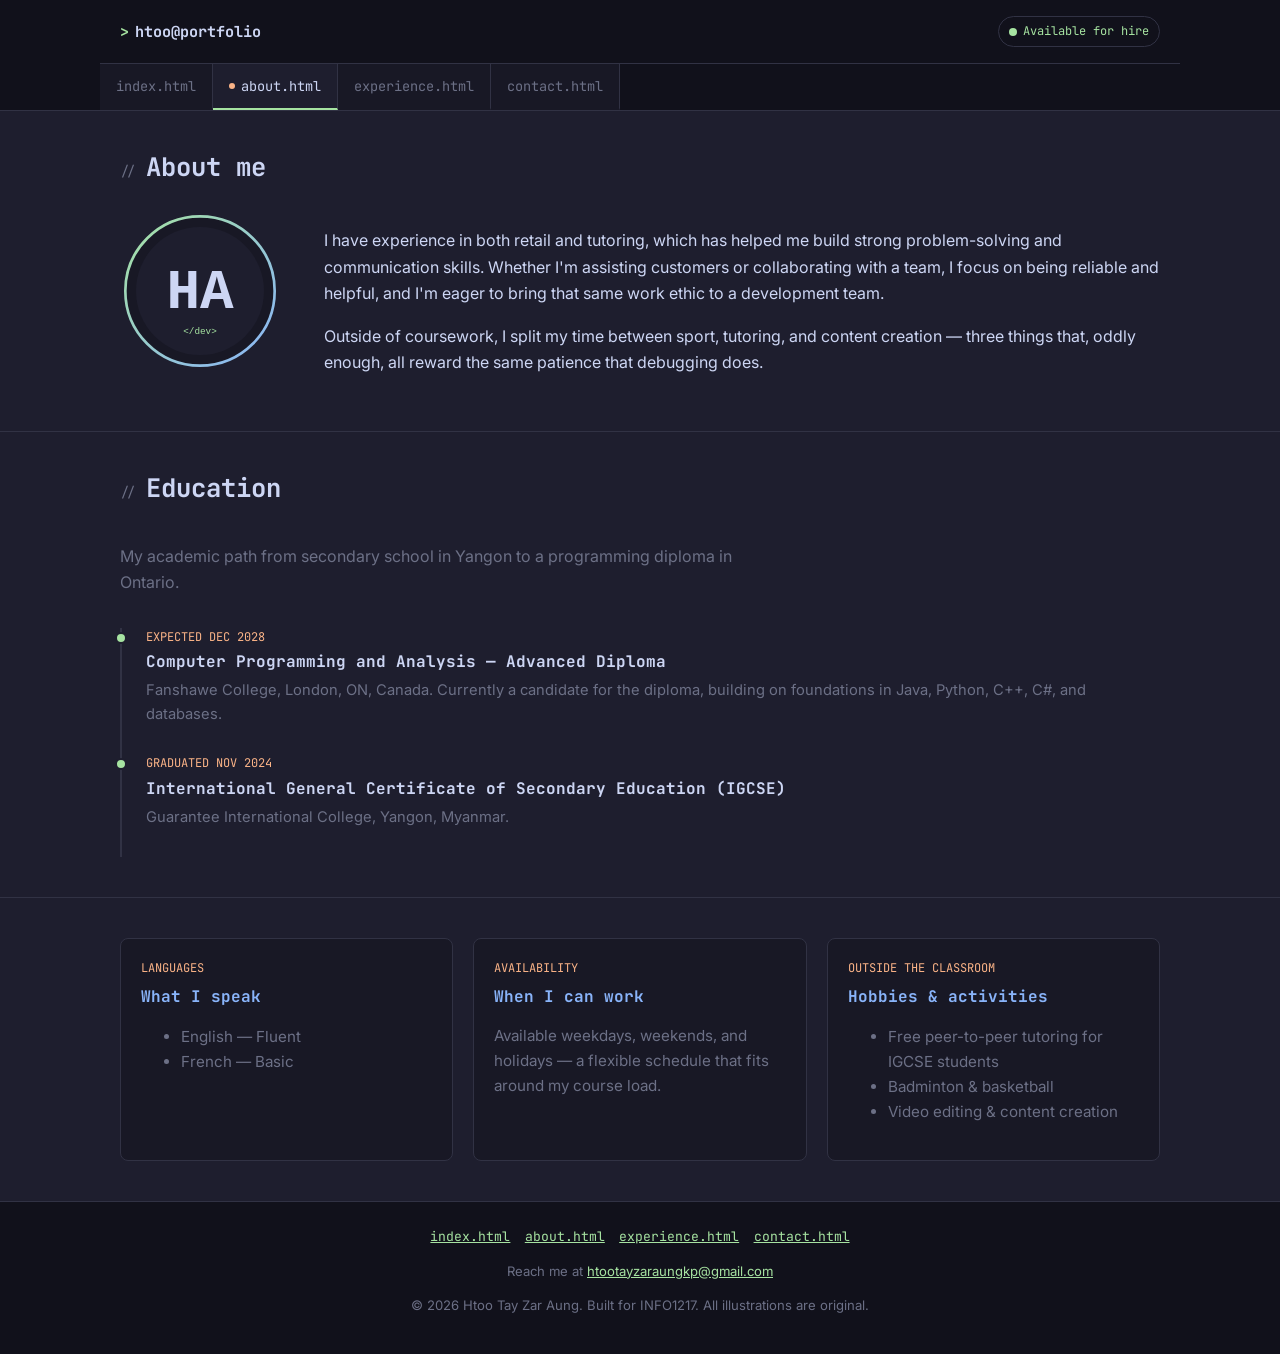
==== about.html @ 4e3d9cc4 "Add Website Files" ====
<!DOCTYPE html>
<html lang="en">
<head>
  <meta charset="UTF-8">
  <meta name="viewport" content="width=device-width, initial-scale=1.0">
  <title>About | Htoo Tay Zar Aung</title>
  <meta name="description" content="About Htoo Tay Zar Aung — education, languages, and hobbies.">
  <link rel="stylesheet" href="css/styles.css">
  <link rel="preconnect" href="https://fonts.googleapis.com">
  <link href="https://fonts.googleapis.com/css2?family=JetBrains+Mono:wght@400;700&family=Inter:wght@400;500;600&display=swap" rel="stylesheet">
</head>
<body>
  <a class="skip-link" href="#main">Skip to main content</a>

  <header class="site-header">
    <div class="container brand-row">
      <a class="logo" href="index.html">
        <span class="prompt">&gt;</span><span class="name">htoo@portfolio</span>
      </a>
      <span class="availability-pill"><span class="dot"></span>Available for hire</span>
    </div>
    <nav class="main-nav" aria-label="Primary">
      <div class="container" style="padding-inline:0;">
        <ul>
          <li><a href="index.html">index.html</a></li>
          <li><a href="about.html" aria-current="page"><span class="tab-dot" aria-hidden="true"></span>about.html</a></li>
          <li><a href="experience.html">experience.html</a></li>
          <li><a href="contact.html">contact.html</a></li>
        </ul>
      </div>
    </nav>
  </header>

  <main id="main">
    <section class="section" style="border-top:none;">
      <div class="container">
        <div class="section-heading">
          <span class="comment">//</span>
          <h2>About me</h2>
        </div>

        <div class="profile-row">
          <div class="avatar-wrap">
            <img src="images/avatar.svg" alt="Monogram avatar with the initials H and A" width="160" height="160">
          </div>
          <div>
            <p>I have experience in both retail and tutoring, which has helped me build strong problem-solving and communication skills. Whether I'm assisting customers or collaborating with a team, I focus on being reliable and helpful, and I'm eager to bring that same work ethic to a development team.</p>
            <p>Outside of coursework, I split my time between sport, tutoring, and content creation — three things that, oddly enough, all reward the same patience that debugging does.</p>
          </div>
        </div>
      </div>
    </section>

    <section class="section">
      <div class="container">
        <div class="section-heading">
          <span class="comment">//</span>
          <h2>Education</h2>
        </div>
        <p class="lede">My academic path from secondary school in Yangon to a programming diploma in Ontario.</p>

        <ol class="timeline">
          <li>
            <span class="year">EXPECTED DEC 2028</span>
            <h3>Computer Programming and Analysis — Advanced Diploma</h3>
            <p>Fanshawe College, London, ON, Canada. Currently a candidate for the diploma, building on foundations in Java, Python, C++, C#, and databases.</p>
          </li>
          <li>
            <span class="year">GRADUATED NOV 2024</span>
            <h3>International General Certificate of Secondary Education (IGCSE)</h3>
            <p>Guarantee International College, Yangon, Myanmar.</p>
          </li>
        </ol>
      </div>
    </section>

    <section class="section">
      <div class="container">
        <div class="card-grid">
          <article class="card">
            <span class="meta">LANGUAGES</span>
            <h3>What I speak</h3>
            <ul>
              <li>English — Fluent</li>
              <li>French — Basic</li>
            </ul>
          </article>

          <article class="card">
            <span class="meta">AVAILABILITY</span>
            <h3>When I can work</h3>
            <p>Available weekdays, weekends, and holidays — a flexible schedule that fits around my course load.</p>
          </article>

          <article class="card">
            <span class="meta">OUTSIDE THE CLASSROOM</span>
            <h3>Hobbies &amp; activities</h3>
            <ul>
              <li>Free peer-to-peer tutoring for IGCSE students</li>
              <li>Badminton &amp; basketball</li>
              <li>Video editing &amp; content creation</li>
            </ul>
          </article>
        </div>
      </div>
    </section>
  </main>

  <footer class="site-footer">
    <div class="container">
      <ul class="footer-nav">
        <li><a href="index.html">index.html</a></li>
        <li><a href="about.html">about.html</a></li>
        <li><a href="experience.html">experience.html</a></li>
        <li><a href="contact.html">contact.html</a></li>
      </ul>
      <p>Reach me at <a href="mailto:htootayzaraungkp@gmail.com">htootayzaraungkp@gmail.com</a></p>
      <p>&copy; 2026 Htoo Tay Zar Aung. Built for INFO1217. All illustrations are original.</p>
    </div>
  </footer>
</body>
</html>
---- css/styles.css ----
/* ==========================================================================
   Htoo Tay Zar Aung — Portfolio
   Single external stylesheet. Mobile-first: base rules target small
   screens, then min-width media queries layer on tablet (425px) and
   desktop (768px) adjustments.
   ========================================================================== */

/* -------------------- Design tokens -------------------- */
:root {
  --bg: #1e1e2e;
  --bg-alt: #181825;
  --bg-panel: #11111b;
  --border: #313244;
  --text: #cdd6f4;
  --text-muted: #6c7086;

  --green: #a6e3a1;
  --blue: #89b4fa;
  --peach: #fab387;
  --pink: #f38ba8;

  --font-mono: "JetBrains Mono", "Courier New", monospace;
  --font-body: "Inter", "Segoe UI", sans-serif;

  --radius: 8px;
  --max-width: 1080px;
}

/* -------------------- Reset & base -------------------- */
*,
*::before,
*::after {
  box-sizing: border-box;
}

body {
  margin: 0;
  background-color: var(--bg);
  color: var(--text);
  font-family: var(--font-body);
  font-size: 1rem;
  line-height: 1.65;
}

img {
  max-width: 100%;
  height: auto;
  display: block;
}

h1, h2, h3 {
  font-family: var(--font-mono);
  line-height: 1.3;
  margin-top: 0;
  font-weight: 700;
}

a {
  color: var(--blue);
}

a:hover,
a:focus {
  color: var(--green);
}

a:focus-visible,
button:focus-visible,
input:focus-visible,
textarea:focus-visible,
select:focus-visible {
  outline: 3px solid var(--peach);
  outline-offset: 2px;
}

.container {
  width: 100%;
  max-width: var(--max-width);
  margin-inline: auto;
  padding-inline: 1.25rem;
}

/* -------------------- Skip link -------------------- */
.skip-link {
  position: absolute;
  left: -999px;
  top: 0;
  background: var(--green);
  color: var(--bg-panel);
  padding: 0.75rem 1rem;
  z-index: 100;
  font-weight: 700;
  font-family: var(--font-mono);
  border-radius: 0 0 6px 0;
}

.skip-link:focus {
  left: 0;
}

/* -------------------- Header: editor tab nav -------------------- */
.site-header {
  background-color: var(--bg-panel);
  border-bottom: 1px solid var(--border);
}

.brand-row {
  display: flex;
  align-items: center;
  justify-content: space-between;
  padding-block: 0.85rem;
  flex-wrap: wrap;
  gap: 0.75rem;
}

.logo {
  display: flex;
  align-items: baseline;
  gap: 0.4rem;
  text-decoration: none;
  font-family: var(--font-mono);
  font-weight: 700;
  font-size: 0.95rem;
}

.logo .prompt {
  color: var(--green);
}

.logo .name {
  color: var(--text);
}

.availability-pill {
  display: inline-flex;
  align-items: center;
  gap: 0.4rem;
  font-family: var(--font-mono);
  font-size: 0.75rem;
  color: var(--green);
  border: 1px solid var(--border);
  padding: 0.3rem 0.6rem;
  border-radius: 999px;
}

.availability-pill .dot {
  width: 8px;
  height: 8px;
  border-radius: 50%;
  background-color: var(--green);
  flex-shrink: 0;
}

.main-nav ul {
  list-style: none;
  display: flex;
  flex-wrap: wrap;
  gap: 0;
  margin: 0;
  padding: 0;
  border-top: 1px solid var(--border);
}

.main-nav a {
  display: inline-flex;
  align-items: center;
  gap: 0.4rem;
  padding: 0.65rem 1rem;
  text-decoration: none;
  color: var(--text-muted);
  font-family: var(--font-mono);
  font-size: 0.85rem;
  border-right: 1px solid var(--border);
  border-bottom: 2px solid transparent;
  background-color: var(--bg-alt);
}

.main-nav a:hover,
.main-nav a:focus {
  color: var(--text);
}

.main-nav a[aria-current="page"] {
  color: var(--text);
  background-color: var(--bg);
  border-bottom-color: var(--green);
}

.main-nav a .tab-dot {
  width: 6px;
  height: 6px;
  border-radius: 50%;
  background-color: var(--peach);
}

/* -------------------- Hero -------------------- */
.hero {
  padding-block: 2.5rem;
}

.hero .container {
  display: grid;
  gap: 2rem;
  align-items: center;
}

.terminal-line {
  font-family: var(--font-mono);
  font-size: 0.85rem;
  color: var(--text-muted);
  margin: 0 0 0.4rem;
}

.terminal-line .prompt {
  color: var(--green);
  margin-right: 0.5rem;
}

.terminal-line .output {
  color: var(--text);
}

.hero-copy h1 {
  font-size: 1.7rem;
  margin: 0.75rem 0;
  color: var(--text);
}

.hero-copy h1 .accent {
  color: var(--green);
}

.hero-copy p {
  color: var(--text-muted);
  max-width: 55ch;
}

.button-row {
  display: flex;
  flex-wrap: wrap;
  gap: 0.75rem;
  margin-top: 1.25rem;
}

.button {
  display: inline-flex;
  align-items: center;
  gap: 0.4rem;
  padding: 0.7rem 1.3rem;
  background-color: var(--green);
  color: var(--bg-panel);
  font-weight: 700;
  font-family: var(--font-mono);
  font-size: 0.85rem;
  text-decoration: none;
  border-radius: var(--radius);
  border: 1px solid var(--green);
}

.button:hover,
.button:focus {
  background-color: transparent;
  color: var(--green);
}

.button.secondary {
  background-color: transparent;
  color: var(--blue);
  border-color: var(--blue);
}

.button.secondary:hover,
.button.secondary:focus {
  background-color: var(--blue);
  color: var(--bg-panel);
}

/* -------------------- Sections -------------------- */
.section {
  padding-block: 2.5rem;
  border-top: 1px solid var(--border);
}

.section-heading {
  display: flex;
  align-items: baseline;
  gap: 0.6rem;
  margin-bottom: 0.4rem;
}

.section-heading .comment {
  font-family: var(--font-mono);
  color: var(--text-muted);
  font-size: 0.85rem;
}

.section h2 {
  font-size: 1.3rem;
  color: var(--text);
}

.section .lede {
  color: var(--text-muted);
  max-width: 65ch;
  margin-bottom: 2rem;
}

/* -------------------- Cards / panels -------------------- */
.card-grid {
  display: grid;
  gap: 1.25rem;
  grid-template-columns: 1fr;
}

.card {
  background-color: var(--bg-alt);
  border: 1px solid var(--border);
  border-radius: var(--radius);
  padding: 1.25rem;
}

.card h3 {
  font-size: 1rem;
  color: var(--blue);
  margin-bottom: 0.5rem;
}

.card p,
.card li {
  color: var(--text-muted);
  font-size: 0.95rem;
}

.card .meta {
  font-family: var(--font-mono);
  font-size: 0.75rem;
  color: var(--peach);
  display: block;
  margin-bottom: 0.5rem;
}

/* -------------------- Badges (skills) -------------------- */
.badge-row {
  display: flex;
  flex-wrap: wrap;
  gap: 0.5rem;
  margin-top: 0.75rem;
}

.badge {
  font-family: var(--font-mono);
  font-size: 0.78rem;
  padding: 0.3rem 0.65rem;
  border-radius: 6px;
  background-color: var(--bg-panel);
  border: 1px solid var(--border);
  color: var(--green);
}

/* -------------------- About page: profile row -------------------- */
.profile-row {
  display: grid;
  gap: 1.5rem;
  align-items: start;
}

.avatar-wrap img {
  width: 160px;
  margin-inline: auto;
}

.list-clean {
  list-style: none;
  padding: 0;
  margin: 0;
}

.list-clean li {
  padding: 0.4rem 0;
  border-bottom: 1px dashed var(--border);
  color: var(--text-muted);
}

.list-clean li:last-child {
  border-bottom: none;
}

.list-clean strong {
  color: var(--text);
}

/* -------------------- Timeline (Education) -------------------- */
.timeline {
  list-style: none;
  margin: 0;
  padding: 0;
  border-left: 2px solid var(--border);
}

.timeline li {
  position: relative;
  padding: 0 0 1.75rem 1.5rem;
}

.timeline li::before {
  content: "";
  position: absolute;
  left: -7px;
  top: 4px;
  width: 12px;
  height: 12px;
  background-color: var(--green);
  border-radius: 50%;
  border: 2px solid var(--bg);
}

.timeline .year {
  font-family: var(--font-mono);
  font-size: 0.75rem;
  color: var(--peach);
  display: block;
  margin-bottom: 0.3rem;
}

.timeline h3 {
  font-size: 1rem;
  margin-bottom: 0.3rem;
  color: var(--text);
}

.timeline p {
  color: var(--text-muted);
  margin: 0;
  font-size: 0.92rem;
}

/* -------------------- Skill meter list (Experience page) -------------------- */
.skill-list {
  list-style: none;
  padding: 0;
  margin: 0;
  display: grid;
  gap: 0.9rem;
}

.skill-list li {
  display: grid;
  gap: 0.35rem;
}

.skill-name {
  display: flex;
  justify-content: space-between;
  font-family: var(--font-mono);
  font-size: 0.85rem;
  color: var(--text);
}

.skill-track {
  height: 8px;
  background-color: var(--bg-panel);
  border-radius: 999px;
  overflow: hidden;
  border: 1px solid var(--border);
}

.skill-fill {
  height: 100%;
  background-color: var(--green);
  border-radius: 999px;
}

/* -------------------- Contact -------------------- */
.contact-grid {
  display: grid;
  gap: 1.5rem;
}

.contact-list {
  list-style: none;
  padding: 0;
  margin: 1rem 0 0;
}

.contact-list li {
  margin-bottom: 1rem;
  display: flex;
  align-items: flex-start;
  gap: 0.6rem;
}

.contact-list .label {
  font-family: var(--font-mono);
  font-size: 0.78rem;
  color: var(--text-muted);
  display: block;
}

.contact-list a {
  word-break: break-word;
}

form {
  display: grid;
  gap: 1rem;
}

label {
  font-family: var(--font-mono);
  font-size: 0.85rem;
  display: block;
  margin-bottom: 0.35rem;
  color: var(--text);
}

input,
textarea,
select {
  width: 100%;
  padding: 0.65rem 0.75rem;
  background-color: var(--bg-panel);
  border: 1px solid var(--border);
  border-radius: 6px;
  color: var(--text);
  font-family: var(--font-body);
  font-size: 1rem;
}

input:focus,
textarea:focus,
select:focus {
  border-color: var(--blue);
}

.required {
  color: var(--pink);
}

.form-note {
  font-size: 0.82rem;
  color: var(--text-muted);
}

/* -------------------- Footer -------------------- */
.site-footer {
  background-color: var(--bg-panel);
  border-top: 1px solid var(--border);
  padding-block: 1.5rem;
  text-align: center;
  color: var(--text-muted);
  font-size: 0.82rem;
}

.site-footer a {
  color: var(--green);
}

.footer-nav {
  list-style: none;
  display: flex;
  justify-content: center;
  flex-wrap: wrap;
  gap: 0.9rem;
  padding: 0;
  margin: 0 0 0.75rem;
  font-family: var(--font-mono);
}

/* -------------------- Reduced motion -------------------- */
@media (prefers-reduced-motion: reduce) {
  * {
    animation-duration: 0.001ms !important;
    animation-iteration-count: 1 !important;
    transition-duration: 0.001ms !important;
  }
}

/* ==========================================================================
   TABLET — small screens and up (starts at 425px)
   ========================================================================== */
@media screen and (min-width: 425px) {
  .card-grid {
    grid-template-columns: repeat(2, 1fr);
  }

  .hero-copy h1 {
    font-size: 2rem;
  }

  .profile-row {
    grid-template-columns: 180px 1fr;
  }

  .avatar-wrap img {
    margin-inline: 0;
  }
}

/* ==========================================================================
   DESKTOP — larger screens (starts at 768px)
   ========================================================================== */
@media screen and (min-width: 768px) {
  .brand-row {
    padding-block: 1rem;
  }

  .hero .container {
    grid-template-columns: 1.1fr 0.9fr;
  }

  .hero-copy h1 {
    font-size: 2.4rem;
  }

  .card-grid {
    grid-template-columns: repeat(3, 1fr);
  }

  .contact-grid {
    grid-template-columns: 1fr 1fr;
    align-items: start;
  }

  .section h2 {
    font-size: 1.6rem;
  }
}
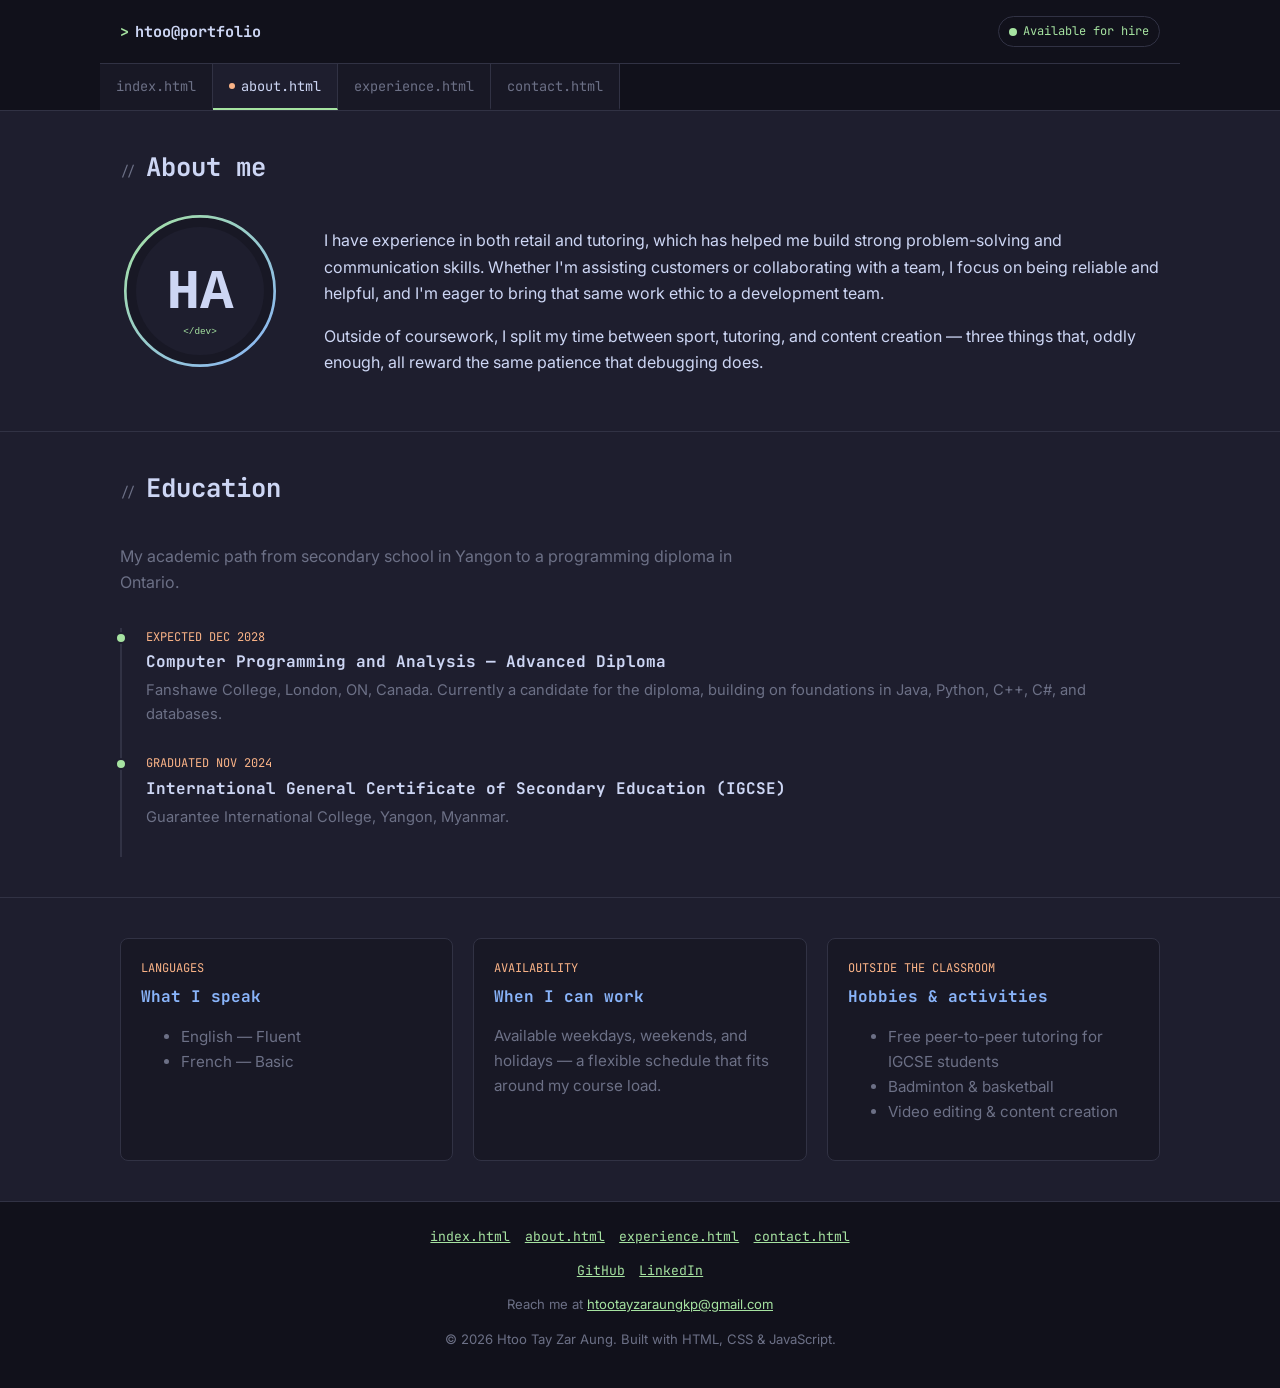
==== commit 74e4f1d9: "Add Website Files" ====
--- a/about.html
+++ b/about.html
@@ -114,8 +114,12 @@
         <li><a href="experience.html">experience.html</a></li>
         <li><a href="contact.html">contact.html</a></li>
       </ul>
+      <ul class="footer-nav">
+        <li><a href="https://github.com/Jamedod" target="_blank" rel="noopener noreferrer">GitHub</a></li>
+        <li><a href="https://www.linkedin.com/in/jame-dod-7391b43a3/" target="_blank" rel="noopener noreferrer">LinkedIn</a></li>
+      </ul>
       <p>Reach me at <a href="mailto:htootayzaraungkp@gmail.com">htootayzaraungkp@gmail.com</a></p>
-      <p>&copy; 2026 Htoo Tay Zar Aung. Built for INFO1217. All illustrations are original.</p>
+      <p>&copy; 2026 Htoo Tay Zar Aung. Built with HTML, CSS &amp; JavaScript.</p>
     </div>
   </footer>
 </body>
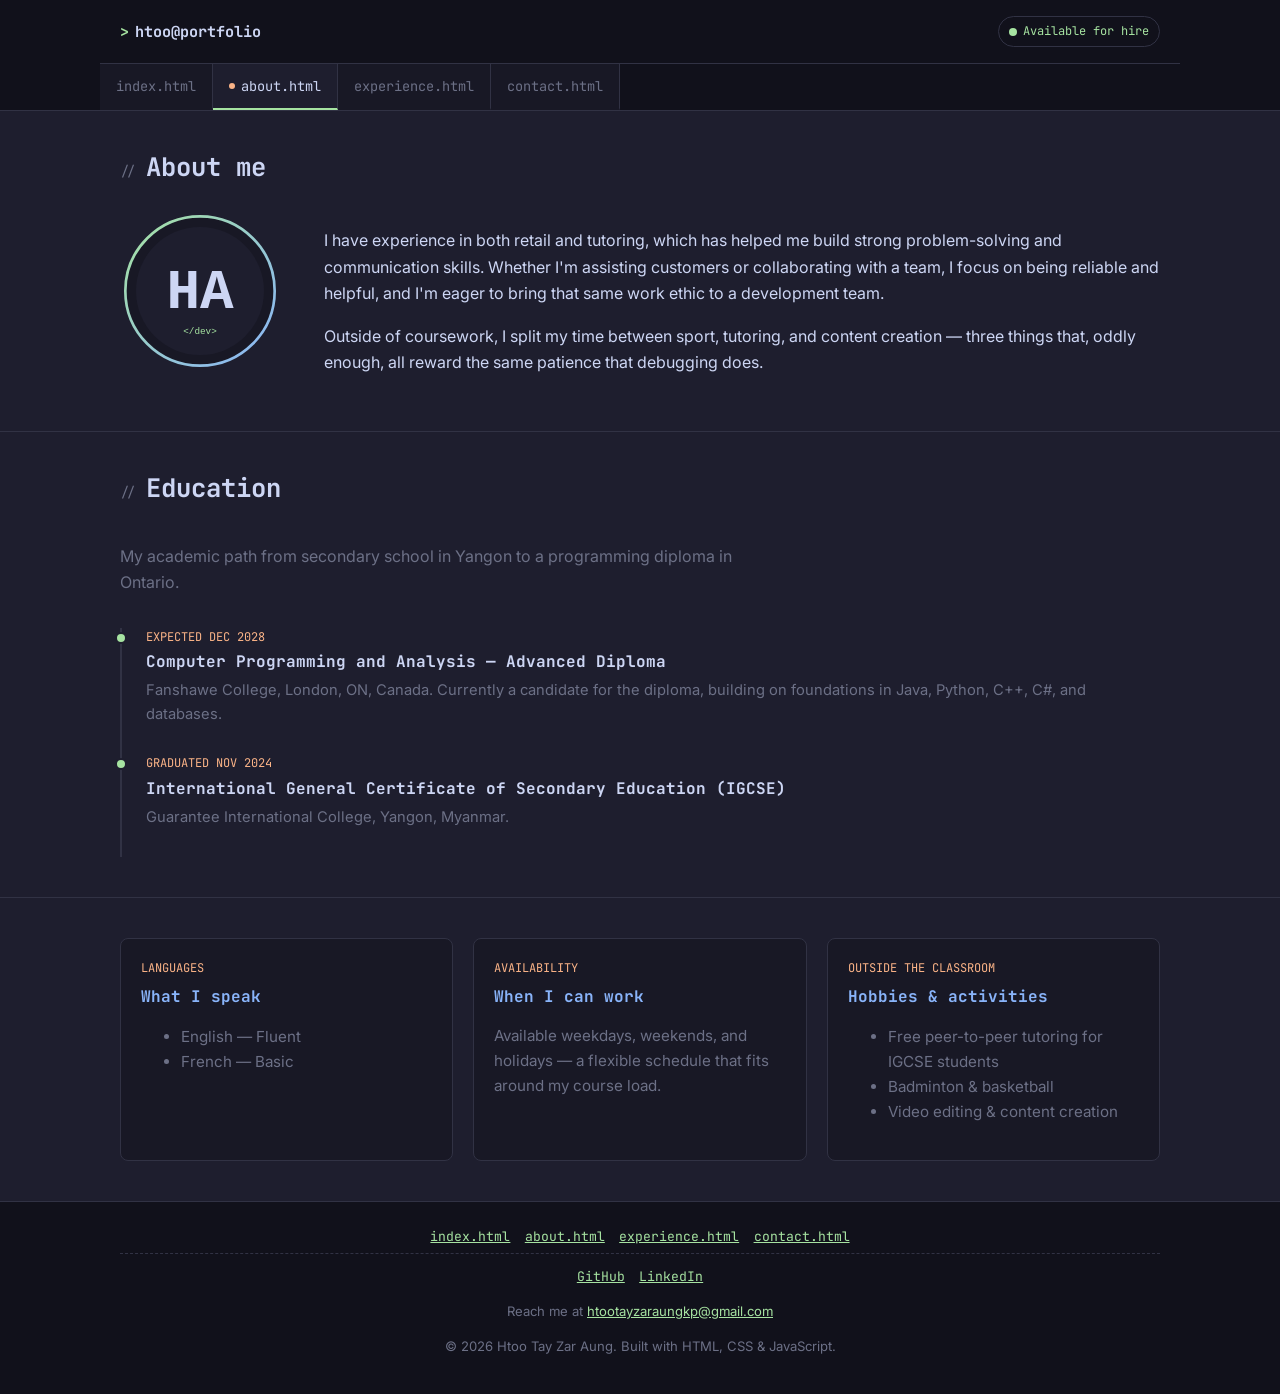
==== commit e9933283: "Add Umami analytics script to about.html" ====
--- a/about.html
+++ b/about.html
@@ -8,6 +8,7 @@
   <link rel="stylesheet" href="css/styles.css">
   <link rel="preconnect" href="https://fonts.googleapis.com">
   <link href="https://fonts.googleapis.com/css2?family=JetBrains+Mono:wght@400;700&family=Inter:wght@400;500;600&display=swap" rel="stylesheet">
+  <script defer src="https://cloud.umami.is/script.js" data-website-id="542bc57d-7754-45d8-badf-55ab354bcbd3"></script>
 </head>
 <body>
   <a class="skip-link" href="#main">Skip to main content</a>
--- a/css/styles.css
+++ b/css/styles.css
@@ -566,6 +566,12 @@
   font-family: var(--font-mono);
 }
 
+.footer-nav + .footer-nav {
+  margin-top: -0.4rem;
+  padding-top: 0.75rem;
+  border-top: 1px dashed var(--border);
+}
+
 /* -------------------- Reduced motion -------------------- */
 @media (prefers-reduced-motion: reduce) {
   * {
